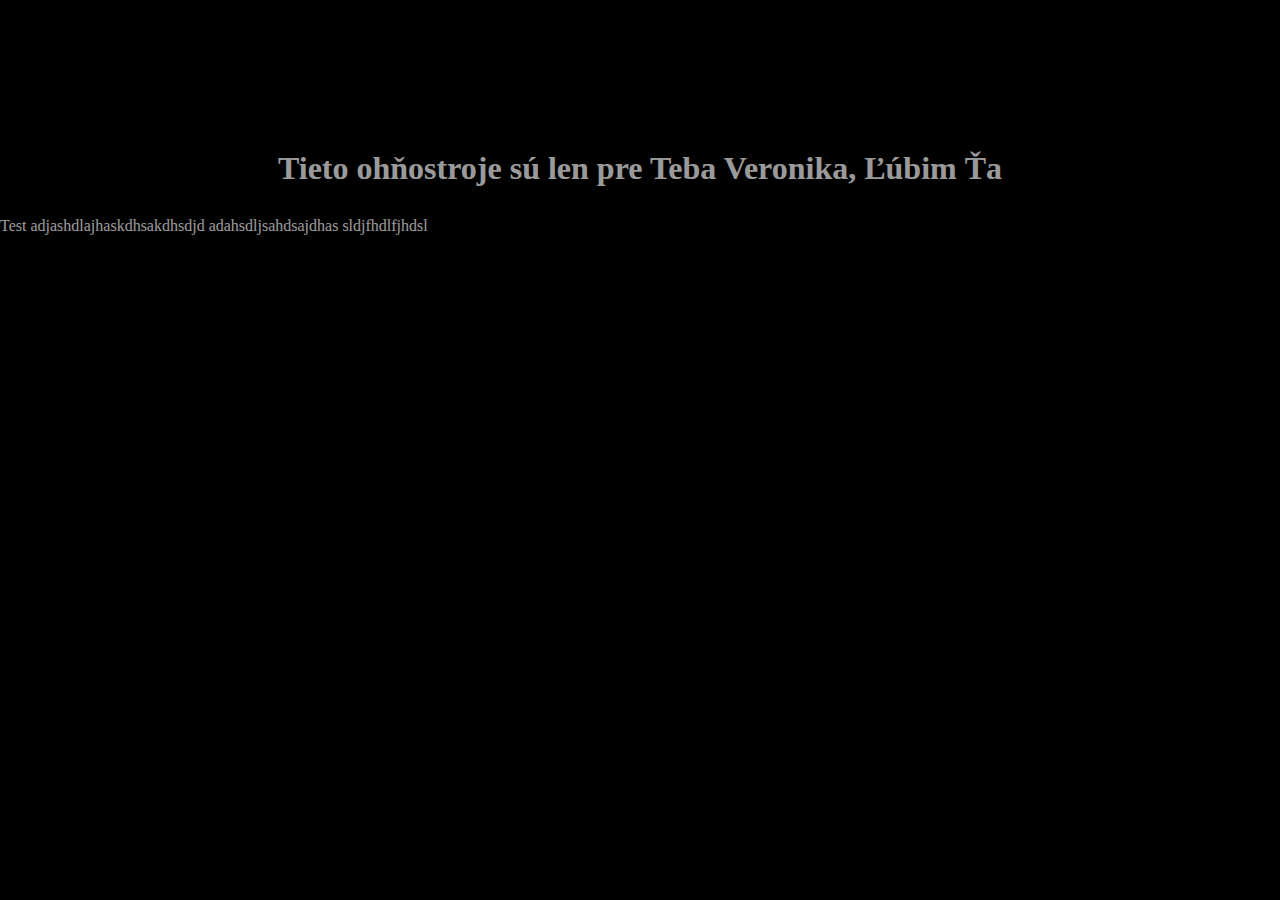
==== index.html @ 293a5573 "font color" ====
<!doctype html>
<html>
<head>
<meta name="theme-color" content="#000000">
<meta charset="utf-8">
<title>Darček pre Veroniku XMAS 2019!</title>
<style>
html,* { margin:0; padding:0}
body { width:100%; height:100%;}
.demo { margin:0 auto; width:100%; height:100%;}
h1 { color:white; margin:150px auto 30px auto; text-align:center; font-family:'Times';}
p { color: white; }
</style>
</head>

<body>
<h1>Tieto ohňostroje sú len pre Teba Veronika, Ľúbim Ťa</h1>
<p> Test adjashdlajhaskdhsakdhsdjd  adahsdljsahdsajdhas   sldjfhdlfjhdsl </p>
<div class="demo">
</div>
<script src="https://code.jquery.com/jquery-3.1.1.min.js"></script>
<script src="jquery.fireworks.js"></script>
<script>
$('.demo').fireworks({ sound: true, opacity: 0.5, width: '100%', height: '100%' });
</script>
<script> document.body.style.backgroundColor = "black"; </script>

</body>
</html>
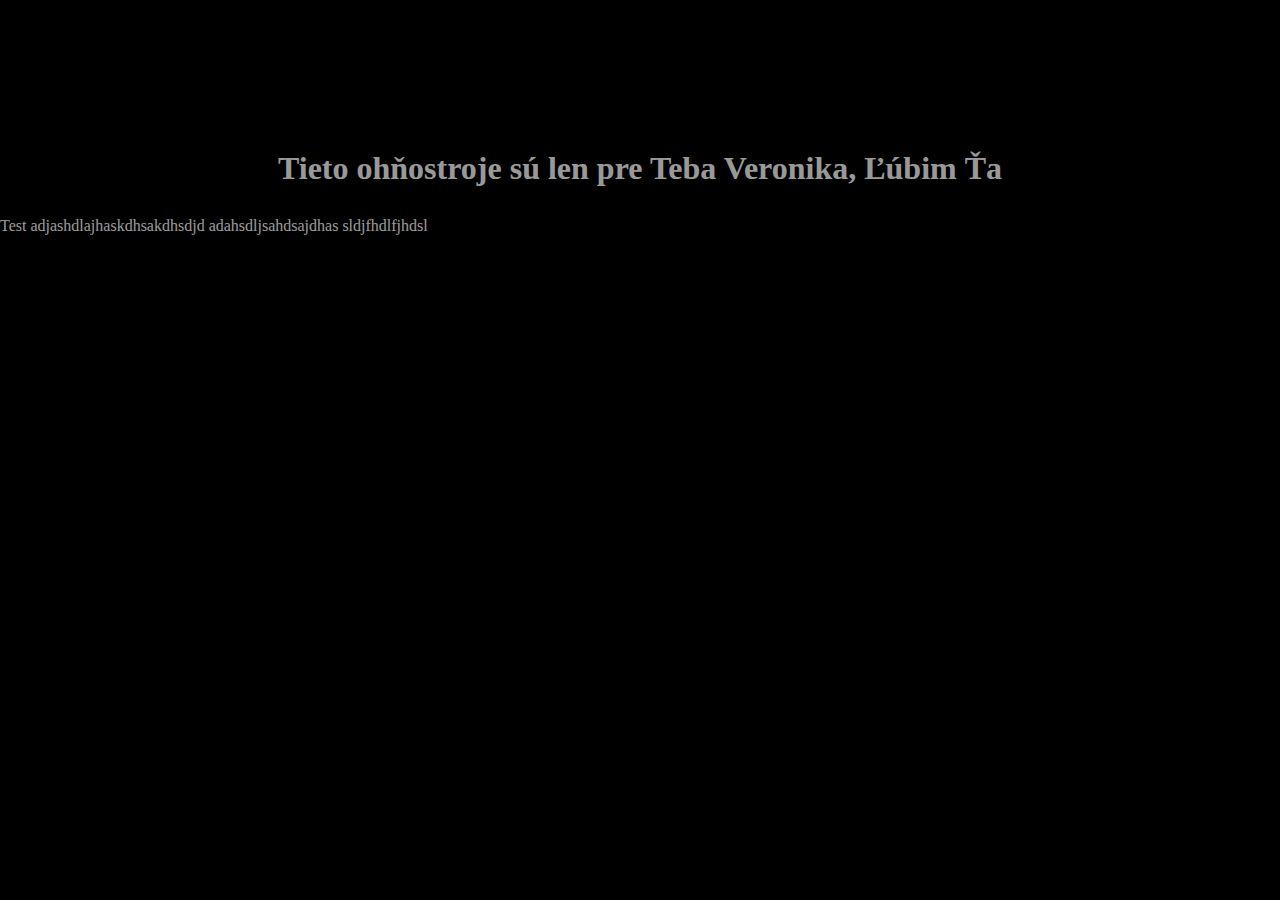
==== commit c67b1cff: "demo margin offset" ====
--- a/index.html
+++ b/index.html
@@ -7,7 +7,7 @@
 <style>
 html,* { margin:0; padding:0}
 body { width:100%; height:100%;}
-.demo { margin:0 auto; width:100%; height:100%;}
+.demo { margin:200px auto; width:100%; height:100%;}
 h1 { color:white; margin:150px auto 30px auto; text-align:center; font-family:'Times';}
 p { color: white; }
 </style>
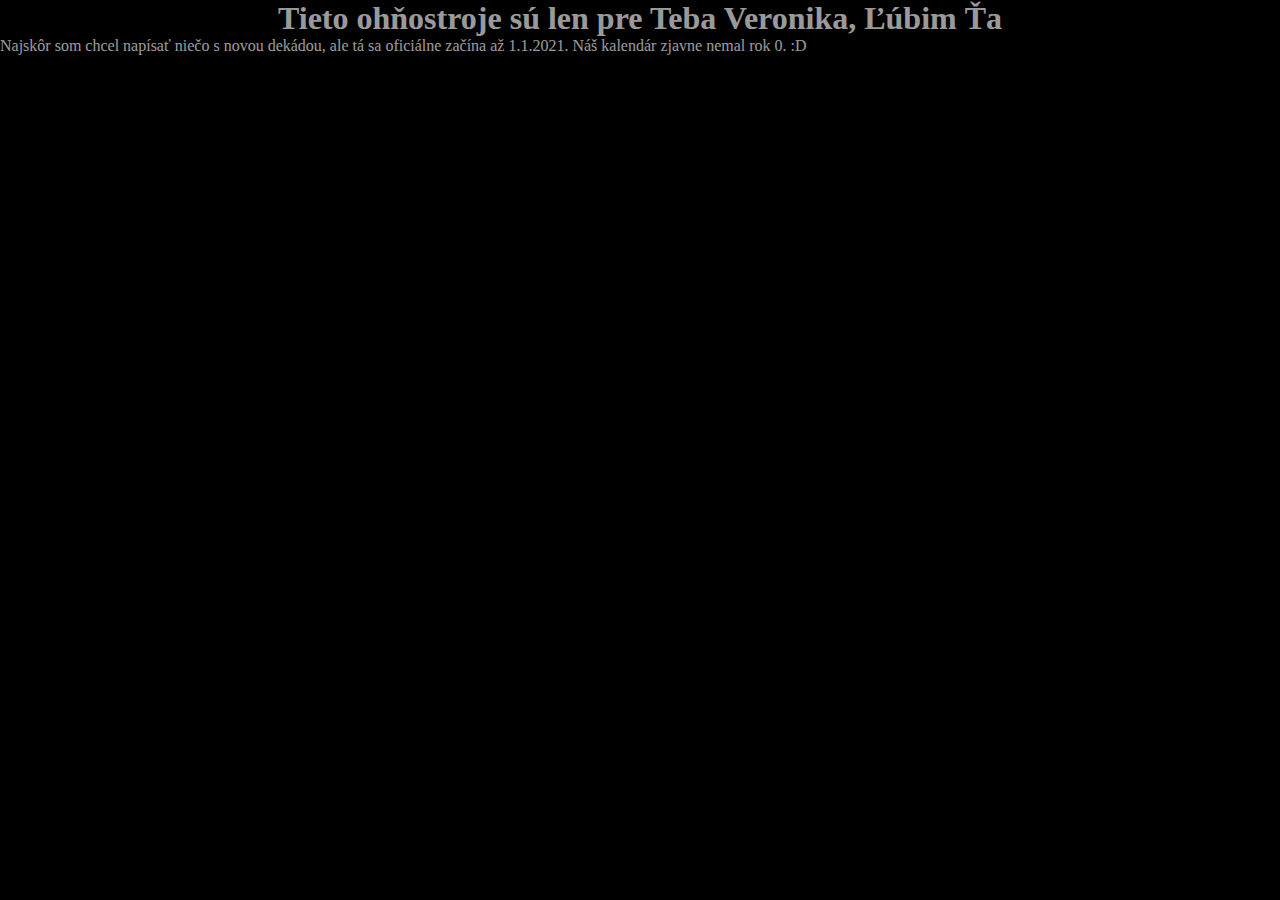
==== commit 7d54209d: "new text" ====
--- a/index.html
+++ b/index.html
@@ -8,14 +8,14 @@
 html,* { margin:0; padding:0}
 body { width:100%; height:100%;}
 .demo { margin:200px auto; width:100%; height:100%;}
-h1 { color:white; margin:150px auto 30px auto; text-align:center; font-family:'Times';}
+h1 { color:white; margin-top= 300px; text-align:center; font-family:'Times';}
 p { color: white; }
 </style>
 </head>
 
 <body>
 <h1>Tieto ohňostroje sú len pre Teba Veronika, Ľúbim Ťa</h1>
-<p> Test adjashdlajhaskdhsakdhsdjd  adahsdljsahdsajdhas   sldjfhdlfjhdsl </p>
+<p> Najskôr som chcel napísať niečo s novou dekádou, ale tá sa oficiálne začína až 1.1.2021. Náš kalendár zjavne nemal rok 0. :D </p>
 <div class="demo">
 </div>
 <script src="https://code.jquery.com/jquery-3.1.1.min.js"></script>
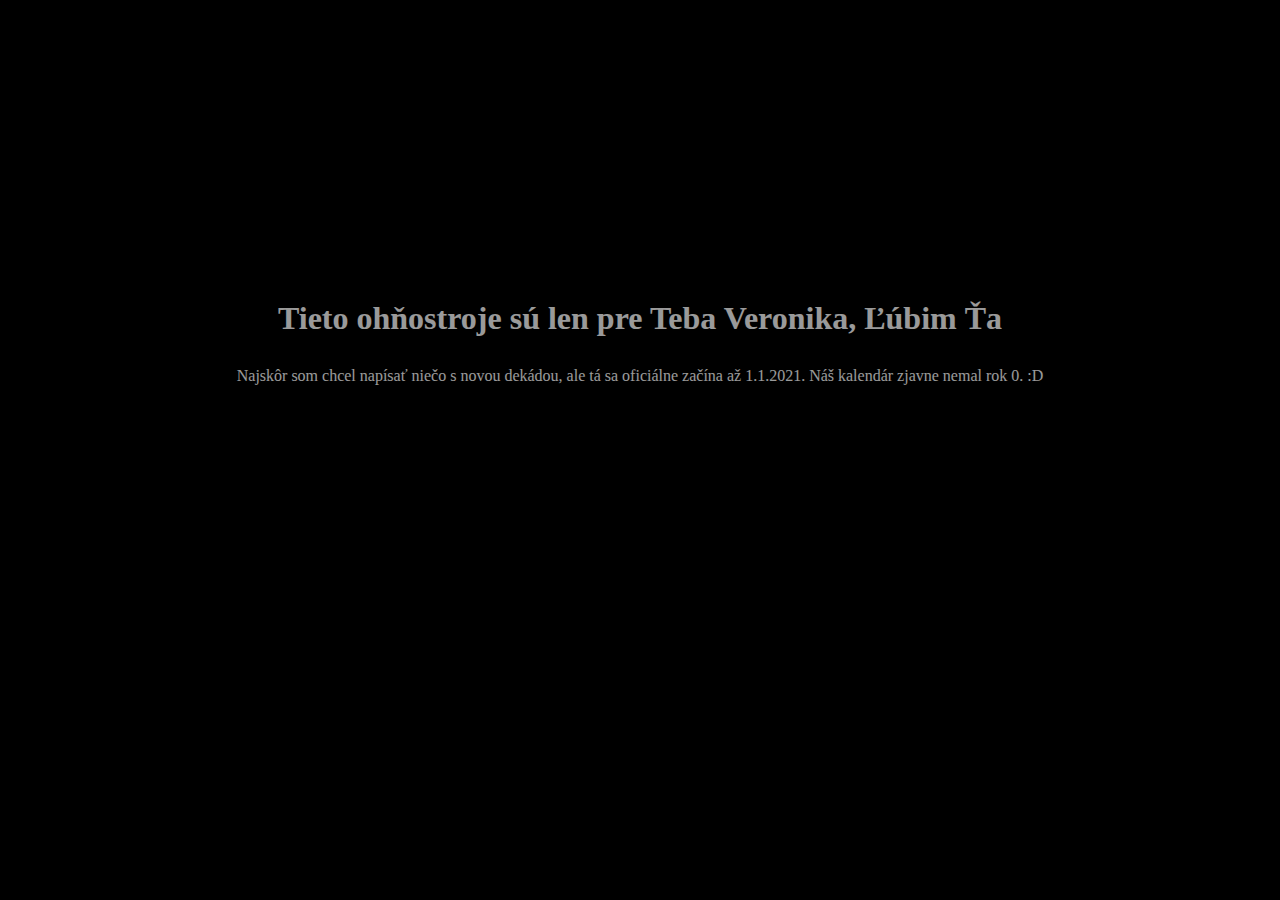
==== commit 21b8c3db: "margin change" ====
--- a/index.html
+++ b/index.html
@@ -8,8 +8,8 @@
 html,* { margin:0; padding:0}
 body { width:100%; height:100%;}
 .demo { margin:200px auto; width:100%; height:100%;}
-h1 { color:white; margin-top= 300px; text-align:center; font-family:'Times';}
-p { color: white; }
+h1 { color:white; margin-top:300px; text-align:center; font-family:'Times';}
+p { color: white; text-align:center; margin:30px}
 </style>
 </head>
 
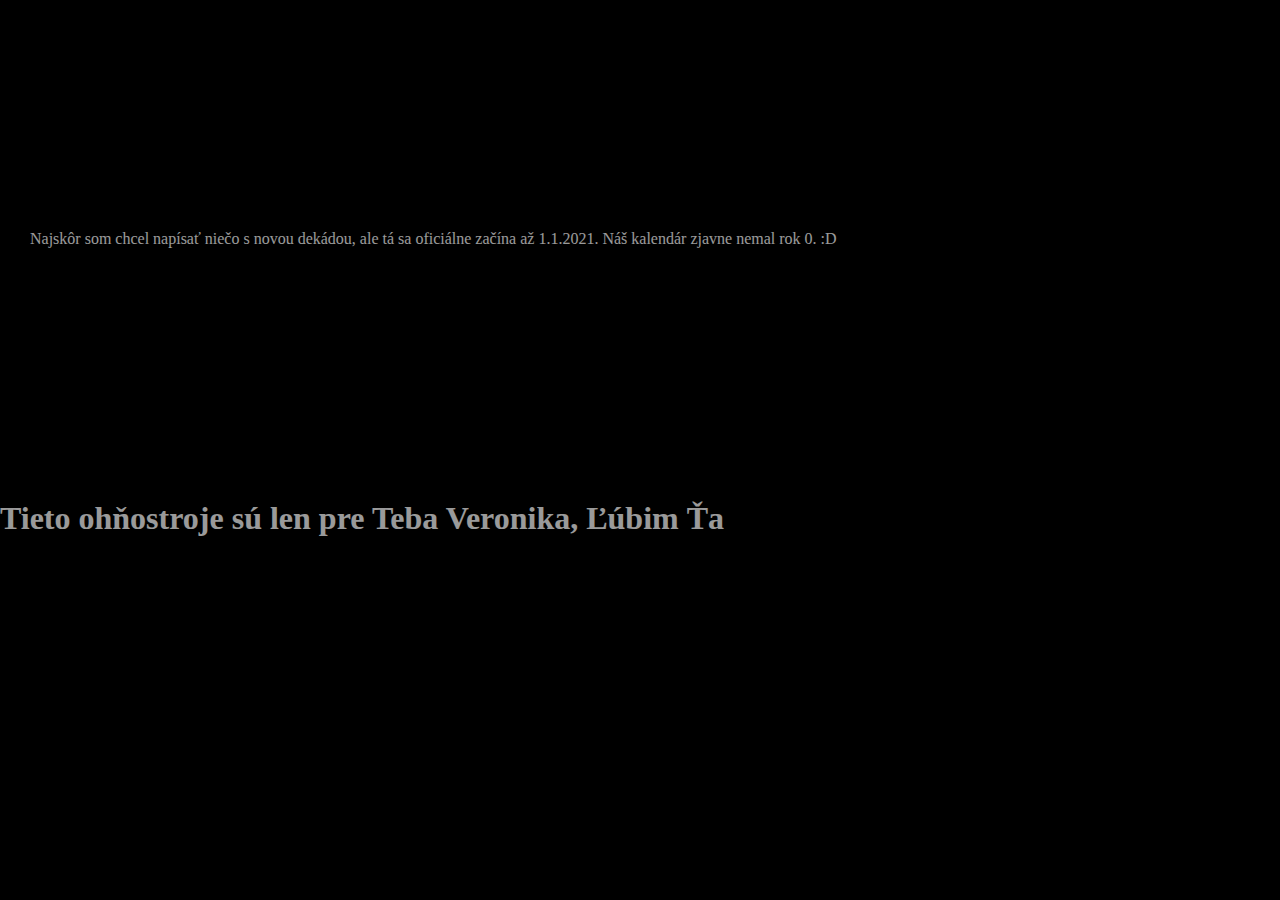
==== commit a62782d6: "Reposition" ====
--- a/index.html
+++ b/index.html
@@ -8,8 +8,8 @@
 html,* { margin:0; padding:0}
 body { width:100%; height:100%;}
 .demo { margin:200px auto; width:100%; height:100%;}
-h1 { color:white; margin-top:300px; text-align:center; font-family:'Times';}
-p { color: white; text-align:center; margin:30px}
+h1 { color:white; margin-top:300px; text-align:center; font-family:'Times'; position: absolute;}
+p { color: white; text-align:center; margin:30px; position: absolute;}
 </style>
 </head>
 
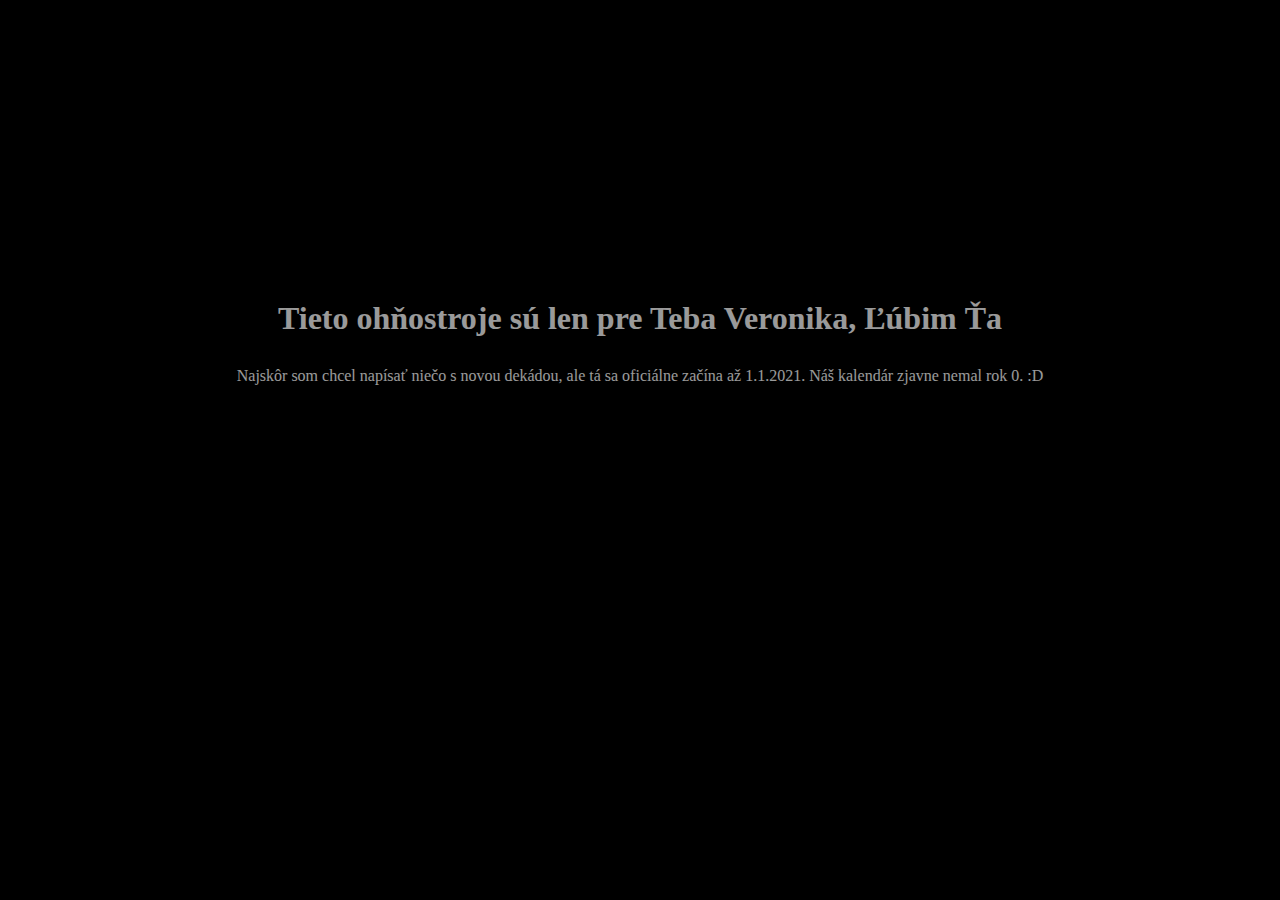
==== commit b6c850ce: "Vertical align" ====
--- a/index.html
+++ b/index.html
@@ -8,8 +8,8 @@
 html,* { margin:0; padding:0}
 body { width:100%; height:100%;}
 .demo { margin:200px auto; width:100%; height:100%;}
-h1 { color:white; margin-top:300px; text-align:center; font-family:'Times'; position: absolute;}
-p { color: white; text-align:center; margin:30px; position: absolute;}
+h1 { color:white; margin-top:300px; text-align:center; font-family:'Times';  vertical-align: middle}
+p { color: white; text-align:center; margin:30px; vertical-align: middle}
 </style>
 </head>
 
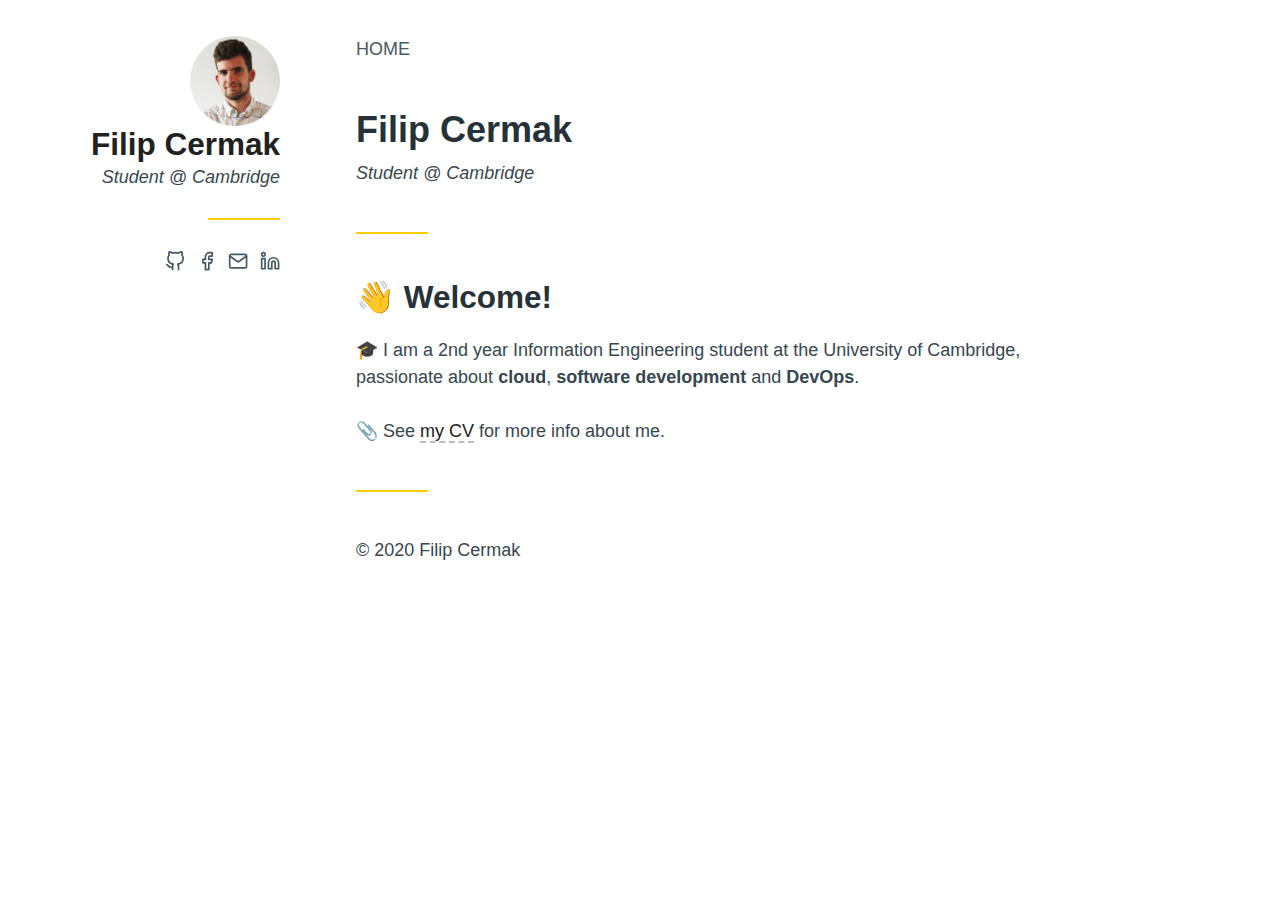
==== commit a3201cd4: "message" ====
--- a/index.html
+++ b/index.html
@@ -1,29 +1,165 @@
-<!doctype html>
-<html>
-<head>
-<meta name="theme-color" content="#000000">
-<meta charset="utf-8">
-<title>Darček pre Veroniku XMAS 2019!</title>
-<style>
-html,* { margin:0; padding:0}
-body { width:100%; height:100%;}
-.demo { margin:200px auto; width:100%; height:100%;}
-h1 { color:white; margin-top:300px; text-align:center; font-family:'Times';  vertical-align: middle}
-p { color: white; text-align:center; margin:30px; vertical-align: middle}
-</style>
-</head>
-
-<body>
-<h1>Tieto ohňostroje sú len pre Teba Veronika, Ľúbim Ťa</h1>
-<p> Najskôr som chcel napísať niečo s novou dekádou, ale tá sa oficiálne začína až 1.1.2021. Náš kalendár zjavne nemal rok 0. :D </p>
-<div class="demo">
-</div>
-<script src="https://code.jquery.com/jquery-3.1.1.min.js"></script>
-<script src="jquery.fireworks.js"></script>
-<script>
-$('.demo').fireworks({ sound: true, opacity: 0.5, width: '100%', height: '100%' });
-</script>
-<script> document.body.style.backgroundColor = "black"; </script>
-
-</body>
-</html>
+<!DOCTYPE html>
+<html lang='en'><head>
+  <meta charset='utf-8'>
+<meta name='viewport' content='width=device-width, initial-scale=1'>
+<meta name='description' content='Student @ Cambridge'>
+<meta name='theme-color' content='#ffcd00'>
+
+<meta property='og:title' content='Filip Cermak'>
+<meta property='og:description' content='Student @ Cambridge'>
+<meta property='og:url' content='http://www.example.com/'>
+<meta property='og:site_name' content='Filip Cermak'>
+<meta property='og:type' content='website'><meta name='twitter:card' content='summary'>
+
+<meta name="generator" content="Hugo 0.62.2" />
+
+  <title>Filip Cermak</title>
+  <link rel='canonical' href='http://www.example.com/'>
+  
+    <link href="http://www.example.com/index.xml" rel="alternate" type="application/rss+xml" title="Filip Cermak" />
+  
+  
+  <link rel='icon' href='/favicon.ico'>
+<link rel='stylesheet' href='/assets/css/main.6a060eb7.css'><link rel='stylesheet' href='/css/custom.css'><style>
+:root{--color-accent:#ffcd00;}
+</style>
+
+  
+
+</head>
+<body class='home type-page has-sidebar'>
+
+  <div class='site'><div id='sidebar' class='sidebar'>
+  <a class='screen-reader-text' href='#main-menu'>Skip to Main Menu</a>
+
+  <div class='container'><section class='widget widget-about sep-after'>
+  <header>
+    
+    <div class='logo'>
+      <a href='/'>
+        <img src='/images/logo.png'>
+      </a>
+    </div>
+    
+    <h2 class='title site-title '>
+      <a href='/'>
+      Filip Cermak
+      </a>
+    </h2>
+    <div class='desc'>
+    Student @ Cambridge
+    </div>
+  </header>
+
+</section>
+<section class='widget widget-social_menu sep-after'><nav aria-label='Social Menu'>
+    <ul><li>
+        <a href='https://github.com/filip-cermak' target='_blank' rel='noopener'>
+          <span class='screen-reader-text'>Open Github account in new tab</span><svg class='icon' viewbox='0 0 24 24' stroke-linecap='round' stroke-linejoin='round' stroke-width='2' aria-hidden='true'>
+  
+  <path d="M9 19c-5 1.5-5-2.5-7-3m14 6v-3.87a3.37 3.37 0 0 0-.94-2.61c3.14-.35 6.44-1.54 6.44-7A5.44 5.44 0 0 0 20 4.77 5.07 5.07 0 0 0 19.91 1S18.73.65 16 2.48a13.38 13.38 0 0 0-7 0C6.27.65 5.09 1 5.09 1A5.07 5.07 0 0 0 5 4.77a5.44 5.44 0 0 0-1.5 3.78c0 5.42 3.3 6.61 6.44 7A3.37 3.37 0 0 0 9 18.13V22"/>
+  
+</svg>
+</a>
+      </li><li>
+        <a href='https://facebook.com/filip.cermak.469' target='_blank' rel='noopener'>
+          <span class='screen-reader-text'>Open Facebook account in new tab</span><svg class='icon' viewbox='0 0 24 24' stroke-linecap='round' stroke-linejoin='round' stroke-width='2' aria-hidden='true'>
+  
+  <path d="M18 2h-3a5 5 0 0 0-5 5v3H7v4h3v8h4v-8h3l1-4h-4V7a1 1 0 0 1 1-1h3z"/>
+  
+</svg>
+</a>
+      </li><li>
+        <a href='mailto:filip.cermak.2210@gmail.com' target='_blank' rel='noopener'>
+          <span class='screen-reader-text'>Contact via Email</span><svg class='icon' viewbox='0 0 24 24' stroke-linecap='round' stroke-linejoin='round' stroke-width='2' aria-hidden='true'>
+  
+  <path d="M4 4h16c1.1 0 2 .9 2 2v12c0 1.1-.9 2-2 2H4c-1.1 0-2-.9-2-2V6c0-1.1.9-2 2-2z"/>
+  <polyline points="22,6 12,13 2,6"/>
+  
+</svg>
+</a>
+      </li><li>
+        <a href='https://linkedin.com/in/filip-cermak' target='_blank' rel='noopener'>
+          <span class='screen-reader-text'>Open Linkedin account in new tab</span><svg class='icon' viewbox='0 0 24 24' stroke-linecap='round' stroke-linejoin='round' stroke-width='2' aria-hidden='true'>
+  
+  <path d="M16 8a6 6 0 0 1 6 6v7h-4v-7a2 2 0 0 0-2-2 2 2 0 0 0-2 2v7h-4v-7a6 6 0 0 1 6-6z"/>
+  <rect x="2" y="9" width="4" height="12"/>
+  <circle cx="4" cy="4" r="2"/>
+  
+</svg>
+</a>
+      </li></ul>
+  </nav>
+</section></div>
+
+  <div class='sidebar-overlay'></div>
+</div><div class='main'><nav id='main-menu' class='menu main-menu' aria-label='Main Menu'>
+  <div class='container'>
+    <a class='screen-reader-text' href='#content'>Skip to Content</a>
+
+<button id='sidebar-toggler' class='sidebar-toggler' aria-controls='sidebar'>
+  <span class='screen-reader-text'>Toggle Sidebar</span>
+  <span class='open'><svg class='icon' viewbox='0 0 24 24' stroke-linecap='round' stroke-linejoin='round' stroke-width='2' aria-hidden='true'>
+  
+  <line x1="3" y1="12" x2="21" y2="12" />
+  <line x1="3" y1="6" x2="21" y2="6" />
+  <line x1="3" y1="18" x2="21" y2="18" />
+  
+</svg>
+</span>
+  <span class='close'><svg class='icon' viewbox='0 0 24 24' stroke-linecap='round' stroke-linejoin='round' stroke-width='2' aria-hidden='true'>
+  
+  <line x1="18" y1="6" x2="6" y2="18" />
+  <line x1="6" y1="6" x2="18" y2="18" />
+  
+</svg>
+</span>
+</button>
+    <ul><li class='item'>
+        <a href='https://github.com/MunifTanjim/minimo'>HOME</a>
+      </li></ul>
+  </div>
+</nav><div class='header-widgets'>
+        <div class='container'></div>
+      </div>
+
+      <header id='header' class='header site-header'>
+        <div class='container sep-after'>
+          <div class='header-info'><h1 class='site-title title'>Filip Cermak</h1><p class='desc site-desc'>Student @ Cambridge</p>
+          </div>
+        </div>
+      </header>
+
+      <main id='content'>
+
+
+
+<div class='entry'>
+  
+  <div class='container entry-content'>
+  <h2 id="-welcome">👋 Welcome!</h2>
+<p>🎓 I am a 2nd year Information Engineering student at the University of Cambridge, passionate about <strong>cloud</strong>, <strong>software development</strong> and <strong>DevOps</strong>.</p>
+<p>📎 See <a href="https://drive.google.com/open?id=1KT76s81YCa0ZfheKVOC0pinQ5TTEmILR">my CV</a> for more info about me.</p>
+
+</div>
+
+</div>
+      </main>
+
+      <footer id='footer' class='footer'>
+        <div class='container sep-before'><div class='copyright'>
+  <p> &copy; 2020 Filip Cermak </p>
+</div>
+
+        </div>
+      </footer>
+
+    </div>
+  </div><script>window.__assets_js_src="/assets/js/"</script>
+
+<script src='/assets/js/main.67d669ac.js'></script><script src='/js/custom.js'></script>
+
+</body>
+
+</html>
+
--- a/assets/css/main.6a060eb7.css
+++ b/assets/css/main.6a060eb7.css
@@ -0,0 +1,6 @@
+/*! normalize.css v8.0.0 | MIT License | github.com/necolas/normalize.css */html{line-height:1.15;-webkit-text-size-adjust:100%}body{margin:0}h1{font-size:2em;margin:.67em 0}hr{box-sizing:content-box;height:0;overflow:visible}pre{font-family:monospace,monospace;font-size:1em}a{background-color:transparent}abbr[title]{border-bottom:none;text-decoration:underline;-webkit-text-decoration:underline dotted;text-decoration:underline dotted}b,strong{font-weight:bolder}code,kbd,samp{font-family:monospace,monospace;font-size:1em}small{font-size:80%}sub,sup{font-size:75%;line-height:0;position:relative;vertical-align:baseline}sub{bottom:-.25em}sup{top:-.5em}img{border-style:none}button,input,optgroup,select,textarea{font-family:inherit;font-size:100%;line-height:1.15;margin:0}button,input{overflow:visible}button,select{text-transform:none}[type=button],[type=reset],[type=submit],button{-webkit-appearance:button}[type=button]::-moz-focus-inner,[type=reset]::-moz-focus-inner,[type=submit]::-moz-focus-inner,button::-moz-focus-inner{border-style:none;padding:0}[type=button]:-moz-focusring,[type=reset]:-moz-focusring,[type=submit]:-moz-focusring,button:-moz-focusring{outline:1px dotted ButtonText}fieldset{padding:.35em .75em .625em}legend{box-sizing:border-box;color:inherit;display:table;max-width:100%;padding:0;white-space:normal}progress{vertical-align:baseline}textarea{overflow:auto}[type=checkbox],[type=radio]{box-sizing:border-box;padding:0}[type=number]::-webkit-inner-spin-button,[type=number]::-webkit-outer-spin-button{height:auto}[type=search]{-webkit-appearance:textfield;outline-offset:-2px}[type=search]::-webkit-search-decoration{-webkit-appearance:none}::-webkit-file-upload-button{-webkit-appearance:button;font:inherit}details{display:block}summary{display:list-item}[hidden],template{display:none}
+@charset "UTF-8";
+/*!
+ * Theme Name: Minimo
+ * Author: Munif Tanjim
+ */body{font-family:-apple-system,BlinkMacSystemFont,Segoe UI,Roboto,Oxygen-Sans,Ubuntu,Cantarell,Open Sans,Helvetica Neue,sans-serif;font-size:1em;line-height:1.5;color:#37474f;word-wrap:break-word}@media screen and (min-width:480px){body{font-size:1.125em}}.title,h1,h2,h3,h4,h5,h6{font-family:-apple-system,BlinkMacSystemFont,Segoe UI,Roboto,Oxygen-Sans,Ubuntu,Cantarell,Open Sans,Helvetica Neue,sans-serif;font-weight:700;line-height:1.2;color:#263238;margin:0 0 .625em}.comment-content h2,.comment-content h3,.comment-content h4,.comment-content h5,.comment-content h6,.entry-content h2,.entry-content h3,.entry-content h4,.entry-content h5,.entry-content h6{margin-top:1.5em}.comment-content h2:first-child,.comment-content h3:first-child,.comment-content h4:first-child,.comment-content h5:first-child,.comment-content h6:first-child,.entry-content h2:first-child,.entry-content h3:first-child,.entry-content h4:first-child,.entry-content h5:first-child,.entry-content h6:first-child{margin-top:0}.site-title,h1{font-size:2em}h2{font-size:1.75em}h3{font-size:1.5em}h4{font-size:1.375em}h5{font-size:1.25em}h6{font-size:1.125em}p{margin:0 0 1.5em}p:last-child{margin:0}blockquote,cite,dfn,em,i{font-style:italic}blockquote{font-size:1.125em;padding-left:1em;border-left:.2em solid #bdbdbd}address,blockquote{margin:0 0 1.5em}code,kbd,pre,samp,var{font-family:Menlo,Consolas,Monaco,Ubuntu Mono,Liberation Mono,Lucida Console,monospace;background:#eee;color:#212121;border:1px solid #dcdcdc;border-radius:.25em;padding:.1em .25em}pre{overflow:auto;word-wrap:normal;text-align:initial;margin-bottom:1.5em;padding:.75em 1em}pre code,pre kbd,pre samp,pre var{background:none;color:inherit;border:0;padding:0}code,kbd,samp,var{font-size:.9375em}.highlight pre{border:0;margin:0}.comment-content .highlight,.entry-content .highlight{margin-bottom:1.5em}abbr,acronym{border-bottom:1px dotted #212121;cursor:help}ins,mark{background:#212121;text-decoration:none}big{font-size:125%}.desc{font-style:italic}html{box-sizing:border-box}*,:after,:before{box-sizing:inherit}blockquote,q{quotes:"" ""}blockquote:after,blockquote:before,q:after,q:before{content:""}blockquote :last-child,q :last-child{margin-bottom:0}hr{border:0;height:1px;margin:2em 0;background-color:#bdbdbd}img{max-width:100%;height:auto}figure{margin:1em 0}a{color:#212121;text-decoration:none;transition:color .1s ease-in-out}a:focus{outline-color:#ffcd00;outline-color:var(--color-accent)}a:active,a:hover{outline:0}a:active,a:focus,a:hover{color:#37474f}a.button{display:inline-block}ol,ul{padding:0;margin:0 0 1.5em 1.5em}ul.task-list{list-style:none}ul.task-list label{font-weight:inherit}ul.task-list input{width:auto;margin-left:-1.5em}li ol,li ul{margin-bottom:0;margin-left:1.5em}dt{font-weight:700}dd{margin:0 1.5em 1.5em}table,td,th{border:1px solid #bdbdbd}table{width:100%;margin:0 0 1.5em;table-layout:fixed;border-collapse:separate;border-spacing:0;border-width:1px 0 0 1px}caption,td,th{font-weight:400;text-align:left}th{font-weight:700}td,th{border-width:0 1px 1px 0}td,th{padding:.375em}.button,button,input[type=button],input[type=reset],input[type=submit]{width:auto;padding:.5em .75em;border:1px solid #bdbdbd;border-radius:.2em;background:#fff;color:#37474f;font-size:1em;font-weight:700;line-height:1.15;text-align:center;letter-spacing:1px;white-space:nowrap;text-transform:uppercase;-webkit-user-select:none;-moz-user-select:none;-ms-user-select:none;user-select:none;cursor:pointer;transition:.1s ease-in-out}.button:focus,button:focus,input[type=button]:focus,input[type=reset]:focus,input[type=submit]:focus{outline-color:#ffcd00;outline-color:var(--color-accent)}.button:active,.button:hover,button:active,button:hover,input[type=button]:active,input[type=button]:hover,input[type=reset]:active,input[type=reset]:hover,input[type=submit]:active,input[type=submit]:hover{outline:0}.button:active,.button:focus,.button:hover,button:active,button:focus,button:hover,input[type=button]:active,input[type=button]:focus,input[type=button]:hover,input[type=reset]:active,input[type=reset]:focus,input[type=reset]:hover,input[type=submit]:active,input[type=submit]:focus,input[type=submit]:hover{background:#37474f;color:#fff}input,select,textarea{width:100%;padding:.625em .875em;border:1px solid #bdbdbd;border-radius:.2em;color:#37474f;transition:.1s ease-in-out}input:focus,select:focus,textarea:focus{border-color:#ffcd00;border-color:var(--color-accent);outline-color:transparent}input[type=checkbox],input[type=radio]{width:auto}label{font-weight:700;letter-spacing:1px}.menu ul{list-style:none;margin:0}.menu li{text-transform:uppercase}.menu li.current>a{font-weight:700;pointer-events:none}.main-menu>div{display:flex;align-items:center}.main-menu li{display:inline-block;margin-right:.625em}.main-menu li:last-child{margin-right:0}.sidebar-menu .item{display:flex;flex-flow:row wrap;justify-content:flex-end}.sidebar-menu .has-current>a{font-style:italic}.sidebar-menu .sub-menu{display:none;padding-left:0;flex:100%;flex-shrink:0}.sidebar-menu .sub-menu .item:not(.has-children){padding-right:1.2em}.sub-menu-toggler{border:0;padding:0;margin-left:.2em;font-weight:400;width:1em}.sub-menu-toggler:active,.sub-menu-toggler:focus,.sub-menu-toggler:hover{background:none}.sub-menu-toggler>.sign{position:relative;top:-2px}.sub-menu-toggler>.sign:after{content:"+"}.toggled>.sub-menu{display:block}.toggled>.sub-menu-toggler>.sign:after{content:"–"}.menu a,.sidebar-toggler span,.sub-menu-toggler,.widget-social_menu a{color:#455a64}.menu a:focus,.menu a:hover,.sidebar-toggler span:focus,.sidebar-toggler span:hover,.sub-menu-toggler:focus,.sub-menu-toggler:hover,.widget-social_menu a:focus,.widget-social_menu a:hover{color:#263238}.entry-nav .sep-before:nth-child(2):before{width:2em;margin:1em 0}.entry-nav div a{display:block;font-style:italic}.entry-nav div span{display:block;font-style:normal;font-size:.875em}.page-links{margin-top:2em}.page-link{display:inline-block;padding:.25em .625em}.page-link:first-child{padding-left:0}.page-link:last-child{padding-right:0}.page-link.current{font-weight:700}.page-link.dots{padding:0}body{background:#fff}.site{overflow-x:hidden}.main{width:100%;padding:2em 0;transition:margin-left .2s}.sidebar.toggled~.main{margin-left:300px}@media screen and (min-width:920px){.main{width:auto}.has-sidebar .main{float:left;width:calc(100% - 300px);margin-left:300px;padding-left:2em}}.container{width:100%;max-width:740px;padding:0 20px;margin:0 auto}.has-sidebar .container{margin-left:0}.sep-after:after,.sep-before:before{content:"";display:block;width:4em;margin-top:2.5em;margin-bottom:2.5em;border-bottom:.125em solid #bdbdbd}.sidebar{visibility:hidden;float:left;left:-300px;position:absolute;width:300px;max-width:100%;min-height:100%;padding:2em 0;margin-right:-100%;outline:0;z-index:99999;transition:left .2s;text-align:right;background:#fff}.sidebar.toggled{visibility:visible;left:0}.sidebar .sep-after:after{margin-left:auto}@media screen and (min-width:920px){.sidebar{visibility:visible;left:0}}.sidebar-toggler{background:none;border:0}.sidebar-toggler .icon{font-size:1.25em}.sidebar-toggler:active,.sidebar-toggler:focus,.sidebar-toggler:hover{background:none}.main .sidebar-toggler{padding:0;position:absolute;right:20px}.main .sidebar-toggler .close{display:none}.main-menu .sidebar-toggler{position:static;margin-right:.75em}.sidebar .sidebar-toggler{position:absolute;top:.5em;left:.5em;z-index:2027}.sidebar .sidebar-toggler .open{display:none}@media screen and (min-width:920px){.sidebar-toggler{display:none}}.sidebar-overlay{display:none}.sidebar.toggled .sidebar-overlay{display:block}.sidebar.toggled .sidebar-overlay:after{content:"";display:block;position:fixed;top:0;right:0;bottom:0;left:0;z-index:-2027;background:#fff;opacity:.75}@media screen and (min-width:920px){.sidebar.toggled .sidebar-overlay{display:none}}.header .sep-after:after{border-bottom-color:#ffcd00;border-bottom-color:var(--color-accent)}.has-cover .header .sep-after:after,.site-header{display:none}.error404 .site-header,.home .site-header{display:flex}.header-info{margin-top:1.5em}.header-info .title{margin-bottom:0}.header-info .desc{margin:.5em 0 0}.header-info .taxonomy-name{font-size:.875em;margin-right:.25em;font-style:italic}.entry-meta{margin-top:.75em}.entry-meta span{font-size:.9375em;margin-right:.75em;font-style:italic}.entry-meta .icon{margin-right:.25em}.entry-cover figure{margin-top:2em;margin-bottom:2.5em}.entry-cover img{display:block}.entry-cover figcaption{text-align:center;margin:.25em auto 0;padding:0}.entry-cover figcaption span{font-size:.875em}.cover-wide{padding:0;max-width:1080px}.cover-full{padding:0;max-width:100%}.cover-full img{width:100%}details,summary{display:block}summary{cursor:pointer}.no-details details:not([open])>:not(summary){display:none}.no-details details>summary:before{content:"\25BC";display:inline-block;margin-right:.25em;transition:.1s;-webkit-transform:rotate(-90deg);transform:rotate(-90deg)}.no-details details[open]>summary:before{-webkit-transform:rotate(0deg);transform:rotate(0deg)}.entry-toc{margin-bottom:2.5em}.entry-toc ul{list-style:none}.entry-toc nav>ul{margin:0}.comment-content>:last-child,.comment-content>:last-child>:last-child,.entry-content>:last-child,.entry-content>:last-child>:last-child{margin-bottom:0}.comment-content a,.entry-content a{border-bottom:.125em dashed #bdbdbd}.comment-content a:focus,.comment-content a:hover,.entry-content a:focus,.entry-content a:hover{border-bottom-color:#ffcd00;border-bottom-color:var(--color-accent)}.comment-content a.footnote-return,.entry-content a.footnote-return{border-bottom:none}.entry-footer .container>div{margin-top:.5em}.entry-footer .container>div:first-child{margin-top:2.5em}.entry-footer .icon{margin-right:.375em}.comments ol{list-style:none}.comments ol.comment-list{margin:0}.comments-title{font-size:1.25em;margin-bottom:1.5em}.comment{position:relative;margin:1em 0}.comment-header{min-height:3em}.comment .avatar{float:left;height:3em;width:3em;border-radius:.25em;margin-right:.75em}.comment-meta{font-size:.875em}.comment .fn{display:inline-block;margin-top:.1em}.comment .reply{position:absolute;right:0;margin-top:-2em}.comment .reply,.comment .reply a{display:inline-block}.comment-content{margin-top:.75em;border-radius:.25em;border:1px solid #bdbdbd;padding:1em 1em 2em}.comment-respond{margin:1.5em 0}.comment-reply-title small{display:inline-block;font-size:.5em;margin-left:1em}.comment-form label{display:inline-block;margin-bottom:.25em}.comment-form>div{margin-top:1em}.comment-submission-feedback{display:none;position:relative;border-radius:.25em;border:1px solid #bdbdbd;padding:1.5em;margin-bottom:1.5em}.comment-submission-feedback a{position:absolute;top:1.5em;right:1.5em;font-size:.875em}.comment-submission-feedback:target{display:block}.list{margin:0 auto;list-style:none}.entry+.list-container{margin-top:2.5em}.list .item{display:flex;width:100%;margin-top:1em}.list .item:first-of-type{margin-top:0}.list .item .meta{flex:0 0 6em}.list .item .meta span{font-size:.875em}.list .item-header{flex:1}.list .item-title{font-size:1em;font-weight:400;margin-bottom:0;line-height:inherit}.list .item .icon{margin-right:.25em}.taxonomy-cloud{display:flex;flex-wrap:wrap;align-items:center}.taxonomy-cloud li{max-width:100%;padding:0 1.5em .5em 0;text-overflow:ellipsis;white-space:nowrap;overflow:hidden}.footer .sep-before:before{border-bottom-color:#ffcd00;border-bottom-color:var(--color-accent)}.footer a{font-style:italic}.footer .container>div,.footer .container>section{width:100%;margin-top:1em}.footer .container>div:first-child,.footer .container>section:first-child{margin-top:0}.error404 .gopher{margin:0}.error404 .gopher img{width:17.5em}.error404 .gopher a{display:block;border:0}.error404 .gopher figcaption{margin-top:1em}.error404 .gopher .title{margin-bottom:0}.home-widgets .sep-before:before{display:none}.entry+.home-widgets .sep-before:before{display:block}.icon{display:inline-block;stroke:currentColor;fill:none;position:relative;top:2px}.icon,img.emoji{height:1em;width:1em}img.emoji{margin:0 .05em 0 .1em;vertical-align:-.1em}.layout-archive .list .item{padding-left:1em}.layout-archive .list .item .meta{flex:0 0 3.5em}.archive-group.sep-after:last-child:after{display:none}.search-results li{height:2.5em;line-height:2em;border:1px solid #bdbdbd;border-top:0 solid #bdbdbd}.search-results li:last-child{border-radius:0 0 .2em .2em}.search-results li.results-empty,.search-results li.searching{font-style:italic}.search-results li a{display:block;padding:.25em .875em}.widget-title{margin-bottom:1em}.widget.sep-after:after{margin-top:1.5em;margin-bottom:1.5em}.widget.sep-after:last-of-type:after{display:none}.sidebar .widget-title{margin-bottom:.5em;font-size:1.25em}.sidebar .widget .container{padding:0}.main-menu+.header-widgets{margin-top:1em}.widget-about .logo{max-width:5em}.widget-about .logo a{display:block;line-height:0}.sidebar .widget-about .logo{margin-left:auto}.widget-about .site-title{margin-bottom:0;font-size:1.75em}.sidebar .widget-about.sep-after:after{border-bottom-color:#ffcd00;border-bottom-color:var(--color-accent)}.widget-breadcrumbs ol{list-style:none;margin:0}.widget-breadcrumbs li{display:inline-block}.widget-breadcrumbs li:after{display:inline-block;padding:0 .25em;speak:none}.widget-breadcrumbs li:last-child:after{display:none}.widget-breadcrumbs li span{font-weight:700}.sidebar .widget-recent_posts .meta{display:none}.sidebar .widget-recent_posts .item{margin-top:0}.widget-search .search-form{position:relative}.widget-search .search-submit{position:absolute;top:0;right:0;height:2.5em;width:2.5em;border-radius:0 .2em .2em 0}.layout-search .widget-search header{display:none}.layout-search .widget-search .search-term{height:2.5em;padding-right:3em;border-radius:.2em .2em 0 0}.widget-social_menu ul{list-style:none;margin:0}.widget-social_menu li{display:inline-block;margin-right:.625em}.widget-social_menu li:last-child{margin-right:0}.widget-social_menu li a{font-size:1.125em}.sidebar .widget-social_menu li{margin-right:0;margin-left:.625em}.sidebar .widget-taxonomy_cloud .taxonomy-cloud{justify-content:flex-end;font-size:.875em}.sidebar .widget-taxonomy_cloud li{padding:0 0 .4em .8em}.comment .says,.screen-reader-text{position:absolute;clip:rect(1px,1px,1px,1px);-webkit-clip-path:inset(50%);clip-path:inset(50%);height:1px;width:1px;margin:-1px;padding:0;border:0;overflow:hidden;word-wrap:normal!important}.comment .says:focus,.screen-reader-text:focus{display:block;left:.5em;top:.5em;clip:auto;-webkit-clip-path:none;clip-path:none;height:auto;width:auto;padding:1em;border-radius:.25em;font-size:.875em;font-weight:700;line-height:normal;text-decoration:none;background:#212121;color:#fafafa!important;z-index:100000}.align-center{text-align:center}.align-center>blockquote{display:inline-block}.align-center>ol,.align-center>ul{display:inline-block;text-align:initial}.align-center li{word-wrap:normal}.convo ol{display:table;list-style:none;margin:0}.convo li{display:table-row}.convo li>div{display:table-cell;padding-bottom:1.5em}.convo .person{font-size:.9em;font-style:italic;text-align:right}.convo .sep{padding-left:.75em;padding-right:.5em}.text-shortcode *{color:inherit;font-size:1em}
